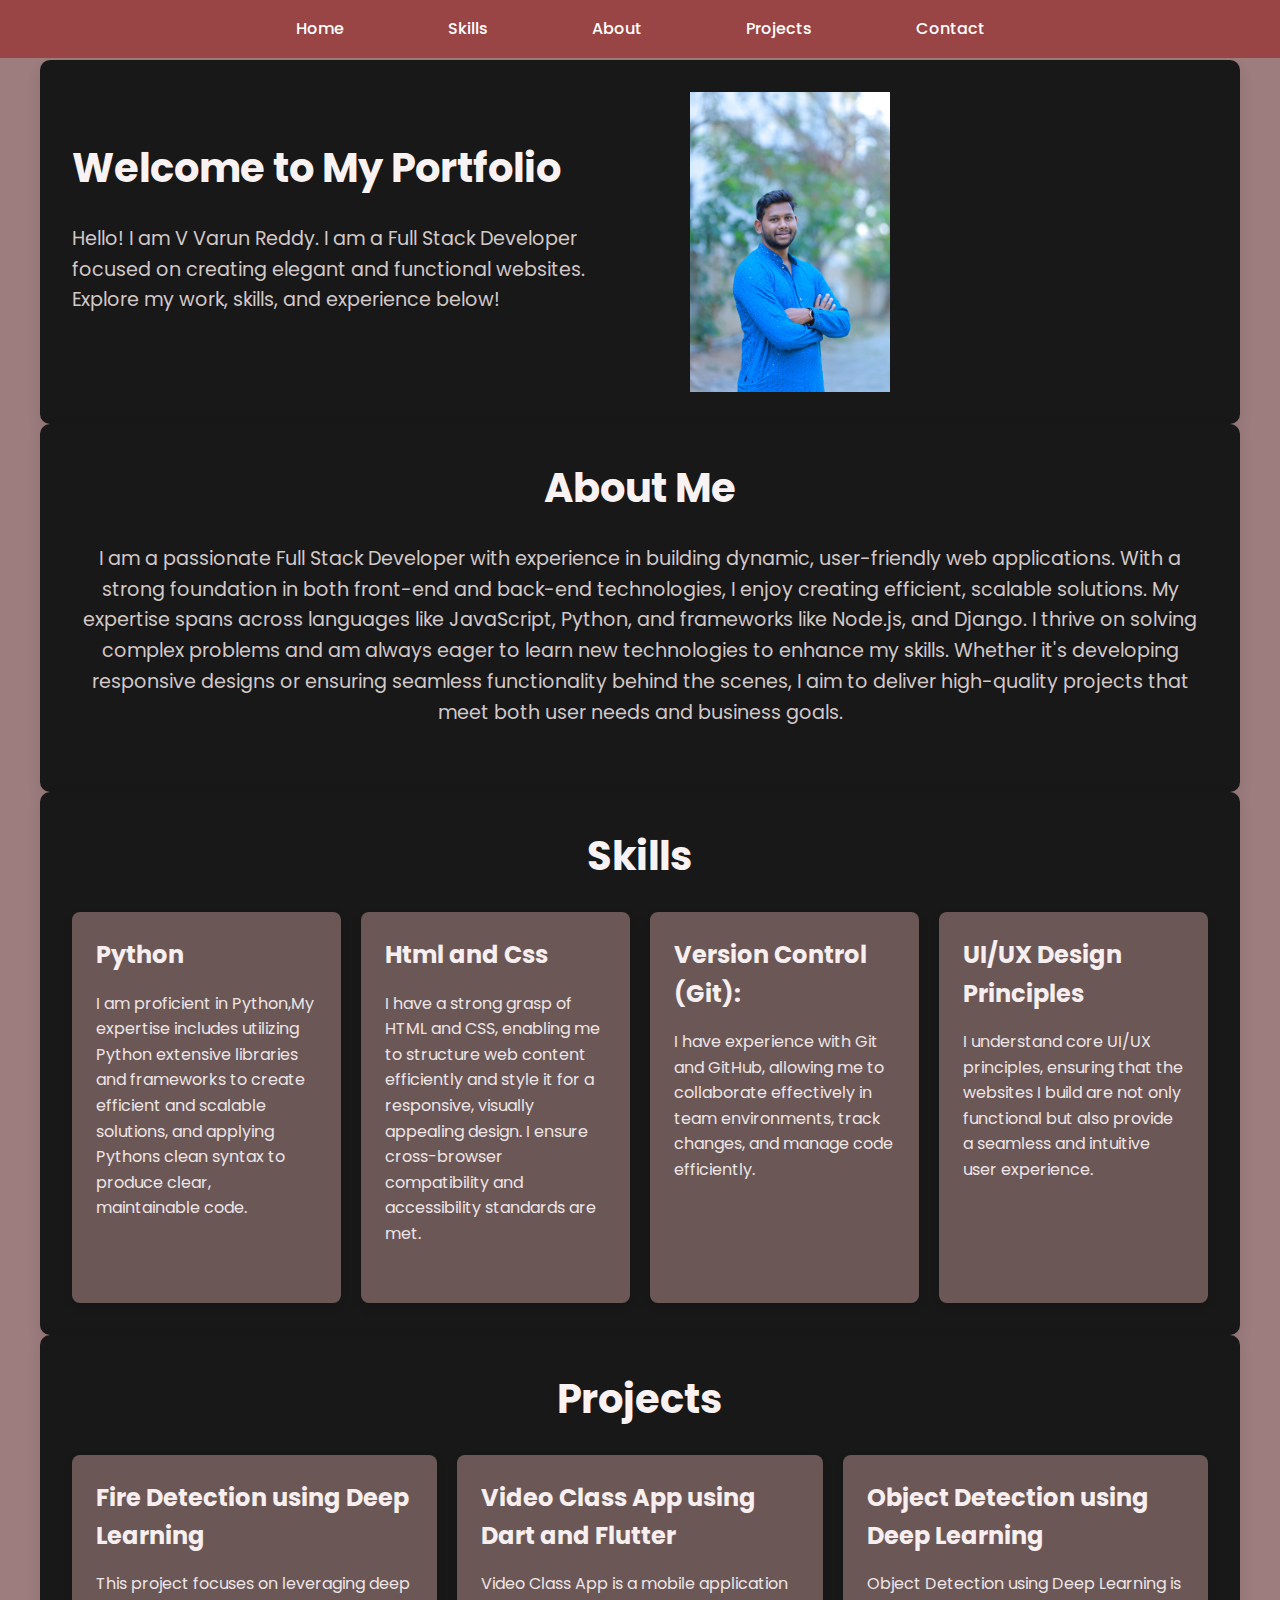
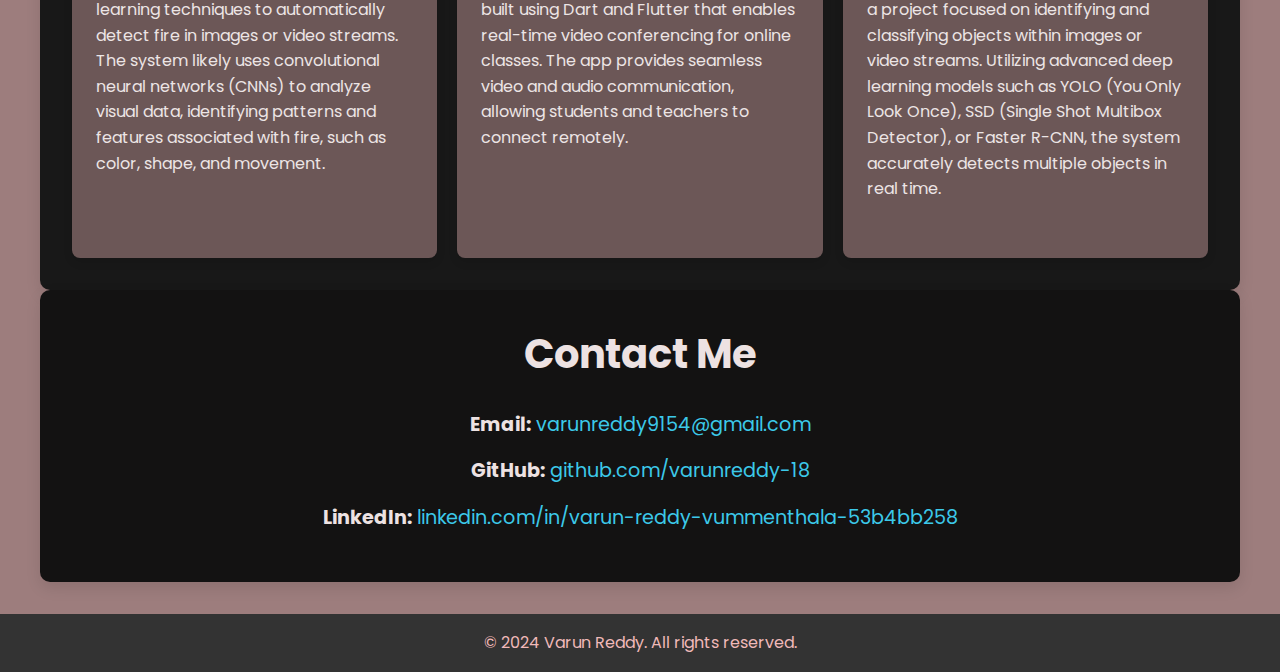
==== index.html @ 4bd47936 "file name changed" ====
<!DOCTYPE html>
<html>
    <meta charset="UTF-8">
    <meta name="viewport" content="width=device-width, initial-scale=1.0">
    <title>Portfolio</title>
    <link href="https://fonts.googleapis.com/css2?family=Poppins:wght@300;400;600&display=swap" rel="stylesheet">
    <link rel="stylesheet" href="styles.css">
</head>
<body>

    <nav>
        <ul>
            <li><a href="#home">Home</a></li>
            <li><a href="#skills">Skills</a></li>
            <li><a href="#about">About</a></li>
            <li><a href="#projects">Projects</a></li>
            <li><a href="#contact">Contact</a></li>
        </ul>
    </nav>


    <section id="home" class="container home-section">
        <div class="home-text">
            <h2>Welcome to My Portfolio</h2>
            <p>Hello! I am V Varun Reddy. I am a  Full Stack Developer focused on creating elegant and functional websites. Explore my work, skills, and experience below!</p>
        </div>
        <div class="home-image">
            <img src="WhatsApp Image 2024-09-15 at 21.11.32.jpeg" alt="Profile Image">
        </div>
    </section>


    <section id="about" class="container">
        <h2>About Me</h2>
        <p>I am a passionate Full Stack Developer with experience in building dynamic, 
        user-friendly web applications. With a strong foundation in both front-end and 
        back-end technologies, I enjoy creating efficient, scalable solutions. 
        My expertise spans across languages like JavaScript, Python, 
        and frameworks like  Node.js, and Django. I thrive on 
        solving complex problems and am always eager to learn new technologies 
        to enhance my skills. Whether it's developing responsive designs or ensuring 
        seamless functionality behind the scenes, I aim to deliver high-quality projects 
        that meet both user needs and business goals.</p>
    </section>

    <section id="skills" class="container">
        <h2>Skills</h2>
        <div class="skills-list">
            <div class="card">
                <h3>Python</h3>
                <p>I am proficient in Python,My expertise includes utilizing Python
                     extensive libraries and frameworks to create efficient and scalable 
                     solutions, and applying Pythons clean syntax to produce clear, maintainable code.</p>
            </div>
            <div class="card">
                <h3>Html and Css</h3>
                <p>I have a strong grasp of HTML and CSS, enabling me to structure web content efficiently and style it for a responsive, visually appealing design. 
                    I ensure cross-browser compatibility and accessibility standards are met.</p>
            </div>
            <div class="card">
                <h3> Version Control (Git):</h3>
                <p>I have experience with Git and GitHub, allowing me to collaborate effectively in team environments,
                     track changes, and manage code efficiently.</p>
            </div>
            
            <div class="card">
                <h3>UI/UX Design Principles </h3>
                <p>I understand core UI/UX principles, ensuring that the websites I build are not only functional but also provide a seamless and intuitive user experience.</p>
            </div>
            
        </div>
    </section>


    <section id="projects" class="container">
        <h2>Projects</h2>
        <div class="projects-list">
            <div class="card">
                <h3>Fire Detection using Deep Learning </h3>
                <p>This project focuses on leveraging deep learning techniques to automatically 
                detect fire in images or video streams. The system likely uses
                convolutional neural networks (CNNs) to analyze visual data, identifying patterns and 
                features associated with fire, such as color, shape, and movement.</p>
            </div>
            <div class="card">
                <h3>Video Class App using Dart and Flutter</h3>
                <p>Video Class App is a mobile application built
                    using Dart and Flutter that enables real-time 
                    video conferencing for online classes. The app 
                    provides seamless video and audio communication, 
                    allowing students and teachers to connect remotely. 
                </p>
            </div>
            
            <div class="card">
                <h3>Object Detection using Deep Learning</h3>
                <p>Object Detection using Deep Learning is a project 
                focused on identifying and classifying objects within 
                images or video streams. Utilizing advanced deep learning 
                models such as YOLO (You Only Look Once), SSD (Single Shot Multibox Detector), 
                or Faster R-CNN, the system accurately detects multiple objects in real time.</p>
            </div>
        </div>
    </section>
    <section id="contact" class="container contact-section">
        <h2>Contact Me</h2>
        <ul class="contact-info">
            <li><strong>Email:</strong> <a href="mailto:varunreddy9154@gmail.com">varunreddy9154@gmail.com</a></li>
            <li><strong>GitHub:</strong> <a href="https://github.com/varunreddy-18" target="_blank">github.com/varunreddy-18</a></li>
            <li><strong>LinkedIn:</strong> <a href="https://linkedin.com/in/varun-reddy-vummenthala-53b4bb258" target="_blank">linkedin.com/in/varun-reddy-vummenthala-53b4bb258</a></li>
        </ul>
    </section>
    


    <footer>
        <p>&copy; 2024 Varun Reddy. All rights reserved.</p>
    </footer>

</body>
</html>
---- styles.css ----
* {
    margin: 0;
    padding: 0;
    box-sizing: border-box;
}

body {
    font-family: 'Poppins', sans-serif;
    background-color: #9d7d7d;
    color: #333;
    line-height: 1.6;
    padding-top: 60px;
}

nav {
    background-color: #9a4545;
    padding: 1rem;
    position: fixed;
    top: 0;
    width: 100%;
    z-index: 1000;
}

nav ul {
    list-style: none;
    display: flex;
    justify-content: center;
}

nav ul li {
    margin: 0 2rem;
}

nav ul li a {
    text-decoration: none;
    color: #fff;
    padding: 10px 20px;
    border-radius: 5px;
    transition: all 0.3s ease;
    font-weight: 500;
}

nav ul li a:hover {
    background-color: #555;
    color: #fff;
    box-shadow: 0 4px 8px rgba(0, 0, 0, 0.3);
}

.container {
    max-width: 1200px;
    margin: 0 auto;
    padding: 2rem;
    text-align: center;
}

section {
    padding: 4rem 0;
    margin-bottom: 2rem;
    background-color: #181818;
    border-radius: 10px;
    box-shadow: 0 6px 15px rgba(0, 0, 0, 0.1);
    transition: transform 0.3s ease;
}

section:hover {
    transform: translateY(-5px);
}

section h2 {
    font-size: 2.5rem;
    margin-bottom: 1.5rem;
    color: #f8f2f2;
}

section p {
    font-size: 1.2rem;
    color: #d2c8c8;
    margin-bottom: 2rem;
}

.home-section {
    display: flex;
    justify-content: flex-start;
    align-items: center;
    flex-wrap: wrap;
    text-align: left;
}

.home-text {
    flex-basis: 50%;
    padding-right: 2rem;
    text-align: left;
}
.home-image {
    flex-basis: 50%; 
    display: flex;
    justify-content: flex-start; 
}

.home-image img {
    width: 200px; 
    height: 300px; 
    overflow: hidden; 
    border-radius: 0%; 
    display: flex; 
    align-items: center; 
    justify-content: center; 
    margin-left: 50px;
}


.skills-list, .projects-list {
    display: grid;
    grid-template-columns: repeat(auto-fit, minmax(250px, 1fr));
    gap: 20px;
}

.card {
    background-color: #6c5757;
    border-radius: 8px;
    padding: 1.5rem;
    text-align: left;
    box-shadow: 0 4px 10px rgba(0, 0, 0, 0.1);
    transition: background-color 0.3s, box-shadow 0.3s;
}

.card:hover {
    background-color: #766969;
    box-shadow: 0 6px 15px rgba(0, 0, 0, 0.2);
}

.card h3 {
    margin-bottom: 1rem;
    font-size: 1.5rem;
    color: #f7efef;
}

.card p {
    font-size: 1rem;
    color: #ece5e5;
}

footer {
    background-color: #333;
    color: #f0b9b9;
    padding: 1rem;
    text-align: center;
}

footer p {
    margin: 0;
    font-size: 1rem;
}
.contact-section {
    background-color: #131212;
    padding: 2rem;
    border-radius: 10px;
    box-shadow: 0 6px 15px rgba(0, 0, 0, 0.1);
    margin-bottom: 2rem;
    text-align: center;
}

.contact-section h2 {
    font-size: 2.5rem;
    margin-bottom: 1.5rem;
    color: #ede2e2;
}

.contact-info {
    list-style: none;
    padding: 0;
    margin: 0;
}

.contact-info li {
    margin-bottom: 1rem;
    font-size: 1.2rem;
    color:#ede2e2;
}

.contact-info a {
    text-decoration: none;
    color: rgb(60, 201, 233);
    transition: color 0.3s ease;
}

.contact-info a:hover {
    color: #bfb7b7;
}
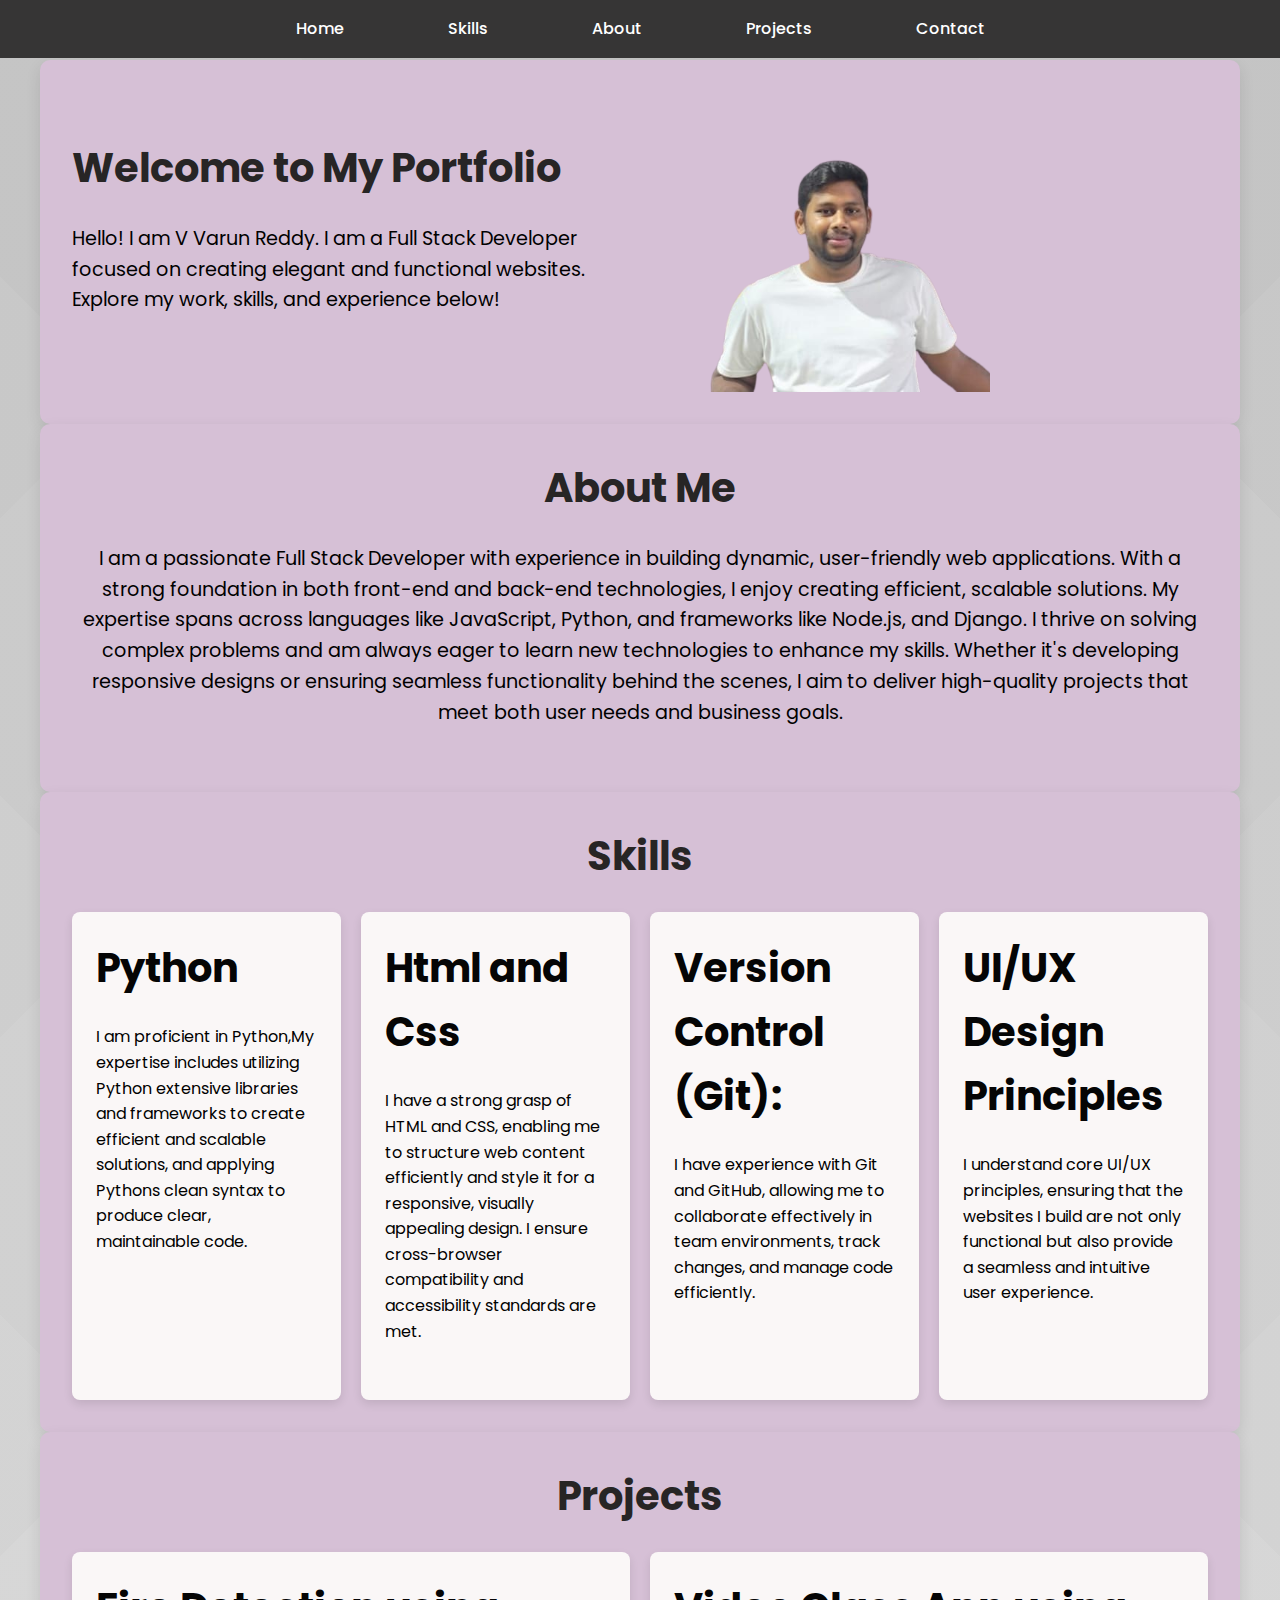
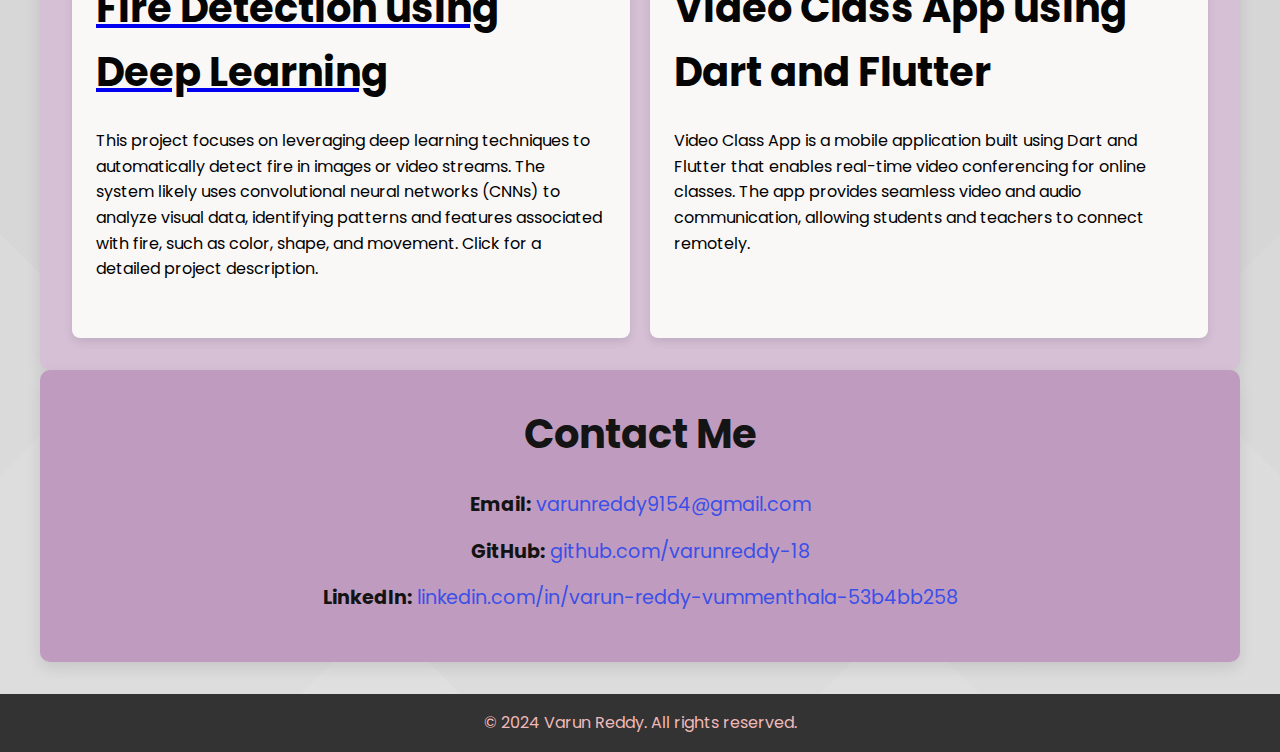
==== commit 591c0696: "project" ====
--- a/index.html
+++ b/index.html
@@ -25,7 +25,7 @@
             <p>Hello! I am V Varun Reddy. I am a  Full Stack Developer focused on creating elegant and functional websites. Explore my work, skills, and experience below!</p>
         </div>
         <div class="home-image">
-            <img src="WhatsApp Image 2024-09-15 at 21.11.32.jpeg" alt="Profile Image">
+            <img src="WhatsApp_Image_2024-09-25_at_16.02.26-removebg-preview.png" alt="Profile Image">
         </div>
     </section>
 
@@ -75,13 +75,22 @@
     <section id="projects" class="container">
         <h2>Projects</h2>
         <div class="projects-list">
-            <div class="card">
+            <!-- <div class="card">
                 <h3>Fire Detection using Deep Learning </h3>
                 <p>This project focuses on leveraging deep learning techniques to automatically 
                 detect fire in images or video streams. The system likely uses
                 convolutional neural networks (CNNs) to analyze visual data, identifying patterns and 
                 features associated with fire, such as color, shape, and movement.</p>
+            </div> -->
+            <div class="card">
+                <!-- <h3><a href="fire-detection.html" target="_blank">Fire Detection using Deep Learning</a></h3> -->
+                <a href="project1.html" target="_blank"><h3>Fire Detection using Deep Learning</h3></a>
+                <p>This project focuses on leveraging deep learning techniques to automatically 
+                    detect fire in images or video streams. The system likely uses
+                    convolutional neural networks (CNNs) to analyze visual data, identifying patterns and 
+                    features associated with fire, such as color, shape, and movement. Click for a detailed project description.</p>
             </div>
+            
             <div class="card">
                 <h3>Video Class App using Dart and Flutter</h3>
                 <p>Video Class App is a mobile application built
@@ -92,14 +101,14 @@
                 </p>
             </div>
             
-            <div class="card">
+            <!-- <div class="card">
                 <h3>Object Detection using Deep Learning</h3>
                 <p>Object Detection using Deep Learning is a project 
                 focused on identifying and classifying objects within 
                 images or video streams. Utilizing advanced deep learning 
                 models such as YOLO (You Only Look Once), SSD (Single Shot Multibox Detector), 
                 or Faster R-CNN, the system accurately detects multiple objects in real time.</p>
-            </div>
+            </div> -->
         </div>
     </section>
     <section id="contact" class="container contact-section">
--- a/styles.css
+++ b/styles.css
@@ -6,14 +6,15 @@
 
 body {
     font-family: 'Poppins', sans-serif;
-    background-color: #9d7d7d;
+    /* background-color: #9d7d7d; */
+    background-image: linear-gradient(135deg, rgba(159, 159, 159, 0.46) 0%, rgba(159, 159, 159, 0.46) 14.286%,rgba(165, 165, 165, 0.46) 14.286%, rgba(165, 165, 165, 0.46) 28.572%,rgba(171, 171, 171, 0.46) 28.572%, rgba(171, 171, 171, 0.46) 42.858%,rgba(178, 178, 178, 0.46) 42.858%, rgba(178, 178, 178, 0.46) 57.144%,rgba(184, 184, 184, 0.46) 57.144%, rgba(184, 184, 184, 0.46) 71.43%,rgba(190, 190, 190, 0.46) 71.43%, rgba(190, 190, 190, 0.46) 85.716%,rgba(196, 196, 196, 0.46) 85.716%, rgba(196, 196, 196, 0.46) 100.002%),linear-gradient(45deg, rgb(252, 252, 252) 0%, rgb(252, 252, 252) 14.286%,rgb(246, 246, 246) 14.286%, rgb(246, 246, 246) 28.572%,rgb(241, 241, 241) 28.572%, rgb(241, 241, 241) 42.858%,rgb(235, 235, 235) 42.858%, rgb(235, 235, 235) 57.144%,rgb(229, 229, 229) 57.144%, rgb(229, 229, 229) 71.43%,rgb(224, 224, 224) 71.43%, rgb(224, 224, 224) 85.716%,rgb(218, 218, 218) 85.716%, rgb(218, 218, 218) 100.002%);
     color: #333;
     line-height: 1.6;
     padding-top: 60px;
 }
 
 nav {
-    background-color: #9a4545;
+    background-color: #363535;
     padding: 1rem;
     position: fixed;
     top: 0;
@@ -56,7 +57,7 @@
 section {
     padding: 4rem 0;
     margin-bottom: 2rem;
-    background-color: #181818;
+    background-color: #d6c0d6;
     border-radius: 10px;
     box-shadow: 0 6px 15px rgba(0, 0, 0, 0.1);
     transition: transform 0.3s ease;
@@ -69,12 +70,12 @@
 section h2 {
     font-size: 2.5rem;
     margin-bottom: 1.5rem;
-    color: #f8f2f2;
+    color: #272525;
 }
 
 section p {
     font-size: 1.2rem;
-    color: #d2c8c8;
+    color: #010101;
     margin-bottom: 2rem;
 }
 
@@ -98,7 +99,7 @@
 }
 
 .home-image img {
-    width: 200px; 
+    width: 300px; 
     height: 300px; 
     overflow: hidden; 
     border-radius: 0%; 
@@ -116,7 +117,7 @@
 }
 
 .card {
-    background-color: #6c5757;
+    background-color: #faf7f7;
     border-radius: 8px;
     padding: 1.5rem;
     text-align: left;
@@ -125,19 +126,19 @@
 }
 
 .card:hover {
-    background-color: #766969;
+    background-color: #c09494;
     box-shadow: 0 6px 15px rgba(0, 0, 0, 0.2);
 }
 
 .card h3 {
     margin-bottom: 1rem;
     font-size: 1.5rem;
-    color: #f7efef;
+    color: #060606;
 }
 
 .card p {
     font-size: 1rem;
-    color: #ece5e5;
+    color: #000000;
 }
 
 footer {
@@ -152,7 +153,7 @@
     font-size: 1rem;
 }
 .contact-section {
-    background-color: #131212;
+    background-color: #bf9cbf;
     padding: 2rem;
     border-radius: 10px;
     box-shadow: 0 6px 15px rgba(0, 0, 0, 0.1);
@@ -163,7 +164,7 @@
 .contact-section h2 {
     font-size: 2.5rem;
     margin-bottom: 1.5rem;
-    color: #ede2e2;
+    color: #141414;
 }
 
 .contact-info {
@@ -175,15 +176,26 @@
 .contact-info li {
     margin-bottom: 1rem;
     font-size: 1.2rem;
-    color:#ede2e2;
+    color:#141313;
 }
 
 .contact-info a {
     text-decoration: none;
-    color: rgb(60, 201, 233);
+    color: rgb(59, 79, 231);
     transition: color 0.3s ease;
 }
 
 .contact-info a:hover {
-    color: #bfb7b7;
+    color: #f3ebeb;
+}
+.container h3 {
+    font-size: 2.5rem;
+    margin-bottom: 1.5rem;
+    color: #050505;
+}
+.container .home-section{
+    max-width: 1200px;
+    margin: 0 auto;
+    padding: 2rem;
+    text-align: center;
 }